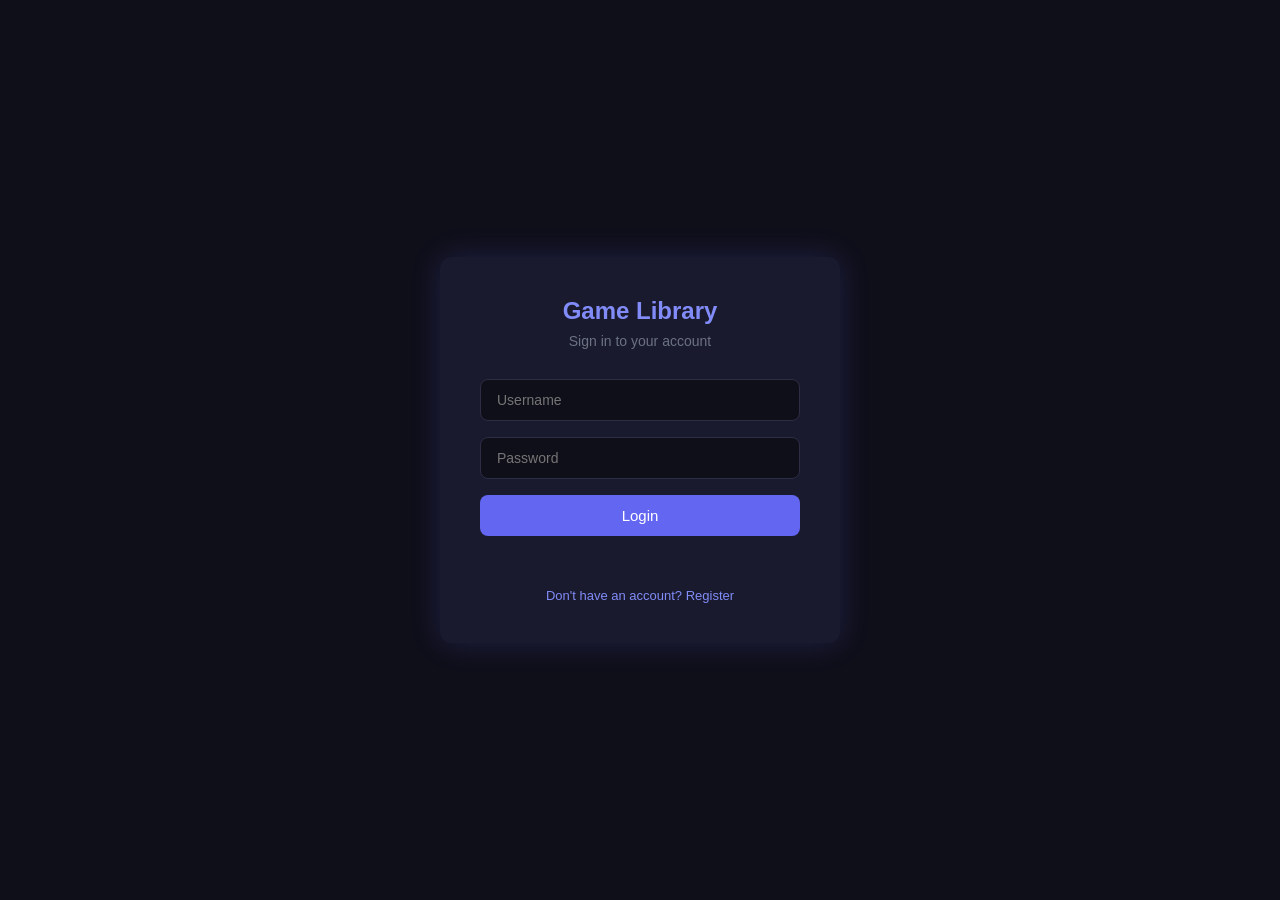
==== frontend/index.html @ e90577e6 "Add profile page with statistics" ====
<!DOCTYPE html>
<html lang="en">
<head>
    <meta charset="UTF-8">
    <meta name="viewport" content="width=device-width, initial-scale=1.0">
    <title>Game Library</title>
    <style>
        * { margin: 0; padding: 0; box-sizing: border-box; }
        
        body {
            font-family: 'Segoe UI', sans-serif;
            background: #0f0f1a;
            color: #ffffff;
            min-height: 100vh;
            display: flex;
            align-items: center;
            justify-content: center;
        }

        .card {
            background: #1a1a2e;
            padding: 40px;
            border-radius: 12px;
            width: 100%;
            max-width: 400px;
            box-shadow: 0 0 30px rgba(99, 102, 241, 0.2);
        }

        h1 {
            text-align: center;
            margin-bottom: 8px;
            font-size: 24px;
            color: #818cf8;
        }

        p.subtitle {
            text-align: center;
            color: #6b7280;
            margin-bottom: 30px;
            font-size: 14px;
        }

        input {
            width: 100%;
            padding: 12px 16px;
            margin-bottom: 16px;
            background: #0f0f1a;
            border: 1px solid #2d2d44;
            border-radius: 8px;
            color: #ffffff;
            font-size: 14px;
            outline: none;
            transition: border-color 0.2s;
        }

        input:focus { border-color: #818cf8; }

        button {
            width: 100%;
            padding: 12px;
            background: #6366f1;
            color: white;
            border: none;
            border-radius: 8px;
            font-size: 15px;
            cursor: pointer;
            transition: background 0.2s;
        }

        button:hover { background: #4f46e5; }

        .toggle {
            text-align: center;
            margin-top: 20px;
            font-size: 13px;
            color: #6b7280;
        }

        .toggle span {
            color: #818cf8;
            cursor: pointer;
        }

        .toggle span:hover { text-decoration: underline; }

        .message {
            text-align: center;
            margin-top: 12px;
            font-size: 13px;
            min-height: 20px;
        }

        .error { color: #f87171; }
        .success { color: #34d399; }
    </style>
</head>
<body>
    <div class="card">
        <h1>Game Library</h1>
        <p class="subtitle" id="formSubtitle">Sign in to your account</p>

        <input type="text" id="username" placeholder="Username" />
        <input type="email" id="email" placeholder="Email" style="display:none" />
        <input type="password" id="password" placeholder="Password" />

        <button id="submitBtn" onclick="handleSubmit()">Login</button>

        <div class="message" id="message"></div>

        <div class="toggle">
            <span id="toggleText">Don't have an account?
                <span onclick="toggleForm()">Register</span>
            </span>
        </div>
    </div>

    <script>
        let isLogin = true;

        function toggleForm() {
            isLogin = !isLogin;
            document.getElementById('email').style.display = isLogin ? 'none' : 'block';
            document.getElementById('formSubtitle').textContent = isLogin ? 'Sign in to your account' : 'Create a new account';
            document.getElementById('submitBtn').textContent = isLogin ? 'Login' : 'Register';
            document.getElementById('toggleText').innerHTML = isLogin
                ? "Don't have an account? <span onclick='toggleForm()'>Register</span>"
                : "Already have an account? <span onclick='toggleForm()'>Login</span>";
            document.getElementById('message').textContent = '';
        }

        async function handleSubmit() {
            const username = document.getElementById('username').value;
            const password = document.getElementById('password').value;
            const email = document.getElementById('email').value;
            const msg = document.getElementById('message');

            if (!username || !password) {
                msg.textContent = 'Please fill in all fields';
                msg.className = 'message error';
                return;
            }

            const url = isLogin
                ? 'http://127.0.0.1:8080/api/auth/login'
                : 'http://127.0.0.1:8080/api/auth/register';

            const body = isLogin
                ? { username, password }
                : { username, email, password };

            try {
                const response = await fetch(url, {
                    method: 'POST',
                    headers: { 'Content-Type': 'application/json' },
                    body: JSON.stringify(body)
                });

                const data = await response.json();

                if (response.ok) {
                    if (isLogin) {
                        localStorage.setItem('token', data.token);
                        msg.textContent = 'Login successful! Redirecting...';
                        msg.className = 'message success';
                        setTimeout(() => window.location.href = 'http://127.0.0.1:5500/frontend/games.html', 1000);
                    } else {
                        msg.textContent = 'Registered! You can now login.';
                        msg.className = 'message success';
                        setTimeout(() => toggleForm(), 1500);
                    }
                } else {
                    msg.textContent = 'Something went wrong. Try again.';
                    msg.className = 'message error';
                }
            } catch (e) {
                msg.textContent = 'Cannot connect to server.';
                msg.className = 'message error';
            }
        }
    </script>
</body>
</html>
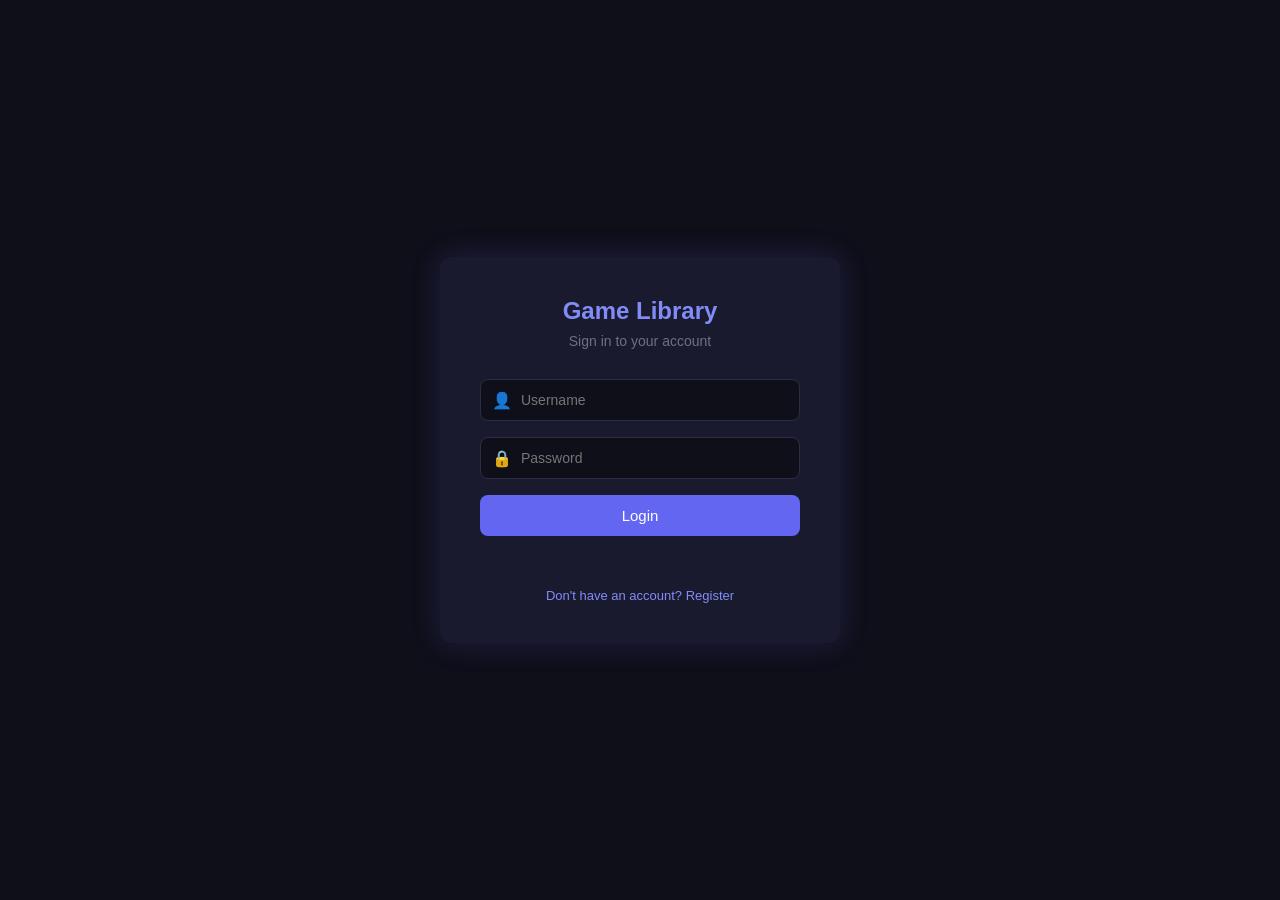
==== commit 8b1eefe8: "Improve login page, add toast for status update" ====
--- a/frontend/index.html
+++ b/frontend/index.html
@@ -1,6 +1,7 @@
 <!DOCTYPE html>
 <html lang="en">
 <head>
+    <link rel="icon" href="data:image/svg+xml,<svg xmlns='http://www.w3.org/2000/svg' viewBox='0 0 100 100'><text y='.9em' font-size='90'>🎮</text></svg>">
     <meta charset="UTF-8">
     <meta name="viewport" content="width=device-width, initial-scale=1.0">
     <title>Game Library</title>
@@ -92,16 +93,54 @@
 
         .error { color: #f87171; }
         .success { color: #34d399; }
+
+
+        @keyframes fadeIn {
+            from { opacity: 0; transform: translateY(20px); }
+            to { opacity: 1; transform: translateY(0); }
+        }
+
+        .card {
+            animation: fadeIn 0.4s ease;
+        }
+
+        .input-wrapper {
+            position: relative;
+            margin-bottom: 16px;
+        }
+
+        .input-wrapper input{
+            margin-bottom: 0;
+            padding-left: 40px;
+        }
+
+        .input-wrapper .icon {
+            position: absolute;
+            left: 12px;
+            top: 50%;
+            transform: translateY(-50%);
+            color: #6b7280;
+            font-size: 16px;
+        }
     </style>
 </head>
 <body>
+    <div id="progress-bar"></div>
     <div class="card">
         <h1>Game Library</h1>
         <p class="subtitle" id="formSubtitle">Sign in to your account</p>
-
-        <input type="text" id="username" placeholder="Username" />
-        <input type="email" id="email" placeholder="Email" style="display:none" />
-        <input type="password" id="password" placeholder="Password" />
+        <div class="input-wrapper">
+            <span class="icon">👤</span>
+            <input type="text" id="username" placeholder="Username" />
+        </div>
+        <div class="input-wrapper" id="emailWrapper" style="display: none;">
+            <span class="icon">✉️</span>
+            <input type="email" id="email" placeholder="Email" />
+        </div>
+        <div class="input-wrapper">
+            <span class="icon">🔒</span>
+            <input type="password" id="password" placeholder="Password" />
+        </div>
 
         <button id="submitBtn" onclick="handleSubmit()">Login</button>
 
@@ -119,7 +158,7 @@
 
         function toggleForm() {
             isLogin = !isLogin;
-            document.getElementById('email').style.display = isLogin ? 'none' : 'block';
+            document.getElementById('emailWrapper').style.display = isLogin ? 'none' : 'block';
             document.getElementById('formSubtitle').textContent = isLogin ? 'Sign in to your account' : 'Create a new account';
             document.getElementById('submitBtn').textContent = isLogin ? 'Login' : 'Register';
             document.getElementById('toggleText').innerHTML = isLogin
@@ -169,7 +208,8 @@
                         setTimeout(() => toggleForm(), 1500);
                     }
                 } else {
-                    msg.textContent = 'Something went wrong. Try again.';
+                    const errorMsg = data.message || Object.values(data).join(', ') || 'Something went wrong.';
+                    msg.textContent = errorMsg;
                     msg.className = 'message error';
                 }
             } catch (e) {
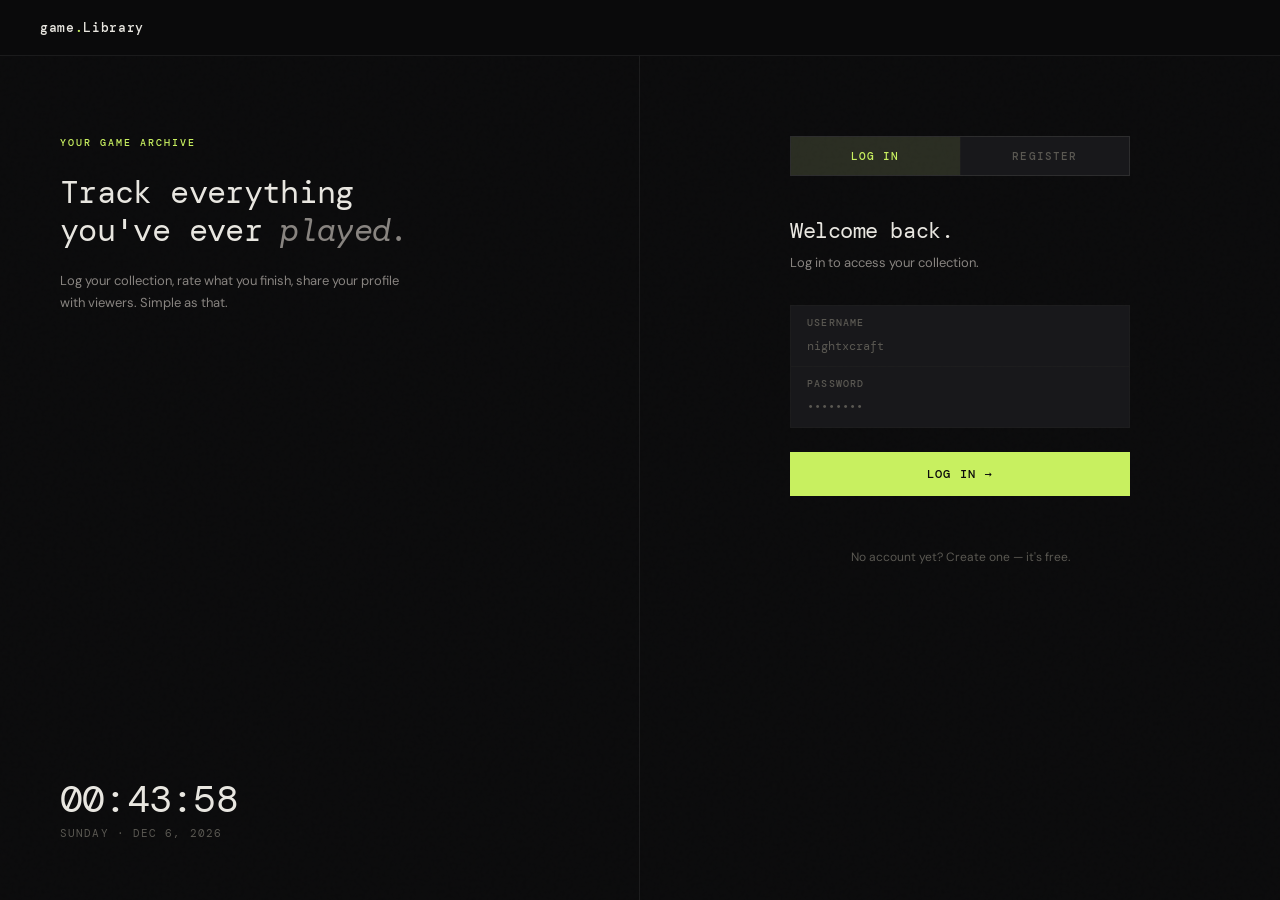
==== commit c6959e15: "redesign login/register page, add password strength indicator" ====
--- a/frontend/index.html
+++ b/frontend/index.html
@@ -5,7 +5,98 @@
     <meta charset="UTF-8">
     <meta name="viewport" content="width=device-width, initial-scale=1.0">
     <title>Game Library</title>
-    <style>
+
+    <link rel="preconnect" href="https://fonts.googleapis.com">
+    <link rel="preconnect" href="https://fonts.gstatic.com" crossorigin>
+    <link href="https://fonts.googleapis.com/css2?family=DM+Mono:ital,wght@0,400;0,500;1,400&family=DM+Sans:wght@300;400;500;700&display=swap" rel="stylesheet">
+    <link rel="stylesheet" href="./css/index.css">
+</head>
+<body>
+    
+    <nav>
+        <a class="nav-logo" href="#">game<span>.</span>Library</a>
+    </nav>
+
+    <div class="auth-layout">
+        <div class="auth-left">
+            <div class="left-grid"></div>
+            <div class="left-inner">
+                <div class="left-eyebrow">Your game archive</div>
+                <div class="left-headline">Track everything<br>you've ever <em>played.</em></div>
+                <div class="left-desc">Log your collection, rate what you finish, share your profile with viewers. Simple as that.</div>
+                <div class="clock-wrap">
+                    <div id="clock"></div>
+                    <div id="date"></div>
+                </div>
+            </div>
+        </div>
+
+        <div class="auth-right">
+            <div class="form-wrap">
+                
+                <div class="auth-tabs">
+                    <button class="auth-tab active" id="tab-login">Log in</button>
+                    <button class="auth-tab" id="tab-register">Register</button>
+                </div>
+
+                <!-- LOGIN -->
+                <div class="auth-form visible" id="form-login">
+                    <div class="form-title">Welcome back.</div>
+                    <div class="form-sub">Log in to access your collection.</div>
+                    <div class="field-group">
+                        <div class="field">
+                            <div class="field-label">Username</div>
+                            <input class="field-input" type="text" id="username" placeholder="nightxcraft" autocomplete="username">
+                        </div>
+                        <div class="field">
+                            <div class="field-label">Password</div>
+                            <input class="field-input" type="password" id="password" placeholder="••••••••" autocomplete="current-password">
+                        </div>
+                    </div>
+                    <button class="btn-submit" id="submitBtn" onclick="handleSubmit()">Log in →</button>
+                    <div class="message" id="message"></div>
+                    <div class="form-hint">No account yet? <a id="go-register">Create one — it's free.</a></div>
+                </div>
+
+                <!-- REGISTER -->
+                 <div class="auth-form" id="form-register">
+                    <div class="form-title">Create account.</div>
+                    <div class="form-sub">Your archive starts here.</div>
+                    <div class="field-group">
+                        <div class="field">
+                            <div class="field-label">Username</div>
+                            <input class="field-input" type="text" id="reg-username" placeholder="nightxcraft" autocomplete="username">
+                        </div>
+                        <div class="field">
+                            <div class="field-label">Email</div>
+                            <input class="field-input" type="email" id="email" placeholder="you@example.com" autocomplete="email">
+                        </div>
+                        <div class="field">
+                            <div class="field-label">Password</div>
+                            <input class="field-input" type="password" id="reg-password" placeholder="••••••••" autocomplete="new-password">
+                        </div>
+                    </div>
+                    <div class="strength-bar">
+                        <div class="strength-seg" id="seg1"></div>
+                        <div class="strength-seg" id="seg2"></div>
+                        <div class="strength-seg" id="seg3"></div>
+                    </div>
+                    <div class="strength-label" id="strength-label"></div>
+                    <button class="btn-submit" onclick="handleRegister()">Create account →</button>
+                    <div class="message" id="message-reg"></div>
+                    <div class="form-hint">Already have an account? <a id="go-login">Log in.</a></div>
+                 </div>
+
+            </div>
+        </div>
+    </div>
+
+    <script src="./js/index.js"></script>
+</body>
+</html>
+
+    <!--
+        <style>
         * { margin: 0; padding: 0; box-sizing: border-box; }
         
         body {
@@ -217,6 +308,13 @@
                 msg.className = 'message error';
             }
         }
+
+        document.addEventListener('keydown', function(e){
+            if (e.key === 'Enter') {
+                handleSubmit();
+            }
+        });
     </script>
 </body>
-</html>+</html>
+-->
--- a/frontend/css/index.css
+++ b/frontend/css/index.css
@@ -0,0 +1,271 @@
+*,
+*::before,
+*::after {
+    box-sizing: border-box;
+    margin: 0;
+    padding: 0;
+}
+
+:root {
+    --bg: #0b0b0c;
+    --surface: #111113;
+    --surface2: #18181b;
+    --surface3: #1e1e22;
+    --border: rgba(255, 255, 255, 0.07);
+    --border-strong: rgba(255, 255, 255, 0.14);
+    --accent: #c8f060;
+    --accent-dim: rgba(200, 240, 96, 0.08);
+    --text: #e8e6e0;
+    --text-muted: #5a5852;
+    --text-sub: #888480;
+    --error: #f06060;
+    --font-mono: 'DM Mono', monospace;
+    --font-ui: 'DM Sans', sans-serif;
+}
+
+html,
+body {
+    height: 100%;
+    background: var(--bg);
+    color: var(--text);
+    font-family: var(--font-ui);
+    font-size: 16px;
+}
+
+body::before {
+    content: '';
+    position: fixed;
+    inset: 0;
+    background-image: url("data:image/svg+xml,%3Csvg viewBox='0 0 256 256' xmlns='http://www.w3.org/2000/svg'%3E%3Cfilter id='n'%3E%3CfeTurbulence type='fractalNoise' baseFrequency='0.9' numOctaves='4' stitchTiles='stitch'/%3E%3C/filter%3E%3Crect width='100%25' height='100%25' filter='url(%23n)' opacity='0.04'/%3E%3C/svg%3E");
+    opacity: 0.4;
+    pointer-events: none;
+    z-index: 0;
+}
+
+nav {
+    position: fixed;
+    top: 0;
+    left: 0;
+    right: 0;
+    z-index: 100;
+    display: flex;
+    align-items: center;
+    padding: 0 40px;
+    height: 56px;
+    border-bottom: 1px solid var(--border);
+    background: rgba(11, 11, 12, 0.9);
+    backdrop-filter: blur(12px);
+}
+
+.nav-logo {
+    font-family: var(--font-mono);
+    font-weight: 500;
+    font-size: 13px;
+    letter-spacing: 0.05em;
+    color: var(--text);
+    text-decoration: none;
+}
+
+.nav-logo span {
+    color: var(--accent);
+}
+
+.auth-layout {
+    position: relative;
+    z-index: 1;
+    min-height: 100vh;
+    display: grid;
+    grid-template-columns: 1fr 1fr;
+}
+
+.auth-left {
+    border-right: 1px solid var(--border);
+    padding-top: 56px;
+    display: flex; flex-direction: column;
+    position: relative; overflow: hidden;
+}
+
+.auth-grid {
+    position: absolute; inset: 0;
+    background-image: 
+        repeating-linear-gradient(0deg, transparent, transparent 79px, rgba(255,255,255,0.02) 79px, rgba(255,255,255,0.02) 80px),
+        repeating-linear-gradient(90deg, transparent, transparent 79px, rgba(255,255,255,0.02) 79px, rgba(255,255,255,0.02) 80px);
+    pointer-events: none;
+}
+
+.left-inner {
+    flex: 1; display: flex; flex-direction: column;
+    justify-content: flex-start;
+    padding: 80px 60px 60px;
+}
+
+.left-eyebrow {
+    font-family: var(--font-mono); font-size: 10px; font-weight: 500;
+    letter-spacing: 0.2em; text-transform: uppercase;
+    color: var(--accent); margin-bottom: 24px;
+}
+
+.left-headline {
+    font-family: var(--font-mono); font-size: 32px; font-weight: 400;
+    line-height: 1.2; color: var(--text); letter-spacing: -0.02em; margin-bottom: 20px;
+}
+
+.left-headline em {
+    font-style: italic; color: var(--text-sub);
+}
+
+.left-desc {
+    font-size: 13px; color: var(--text-sub); line-height: 1.7;
+    max-width: 340px; margin-bottom: 48px;
+}
+
+.clock-wrap {
+    margin-top: auto; padding-top: 60px;
+}
+
+#clock {
+    font-family: var(--font-mono); font-size: 38px; font-weight: 400;
+    color: var(--text); letter-spacing: -0.02em; line-height: 1;
+}
+
+#date {
+    font-family: var(--font-mono); font-size: 11px; color: var(--text-muted);
+    letter-spacing: 0.1em; text-transform: uppercase; margin-top: 8px;
+}
+
+.auth-right {
+    padding-top: 56px; display: flex; flex-direction: column;
+}
+
+.form-wrap {
+    flex: 1; display: flex; flex-direction: column;
+    justify-content: flex-start; padding: 80px 80px 60px;
+    max-width: 500px;
+    margin: 0 auto;
+    width: 100%;
+}
+
+.auth-tabs {
+    display: flex; gap: 1px; background: var(--border);
+    margin-bottom: 40px; border: 1px solid var(--border);
+}
+
+.auth-tab {
+    flex: 1; font-family: var(--font-mono); font-size: 11px; font-weight: 500;
+    letter-spacing: 0.1em; text-transform: uppercase;
+    background: var(--surface2); color: var(--text-muted);
+    border: none; padding: 12px; cursor: pointer;
+    transition: color 0.15s, background 0.15s;
+}
+
+.auth-tab:hover {
+    color: var(--text);
+}
+.auth-tab.active {
+    background: var(--accent-dim); color: var(--accent);
+}
+
+.auth-form {
+    display: none; flex-direction: column;
+}
+.auth-form.visible {
+    display: flex; animation: fadeUp 0.25s ease both;
+}
+
+.form-title {
+    font-family: var(--font-mono); font-size: 22px; font-weight: 400;
+    color: var(--text); letter-spacing: -0.02em; margin-bottom: 8px;
+}
+
+.form-sub {
+    font-size: 13px; color: var(--text-sub); margin-bottom: 32px; line-height: 1.5;
+}
+
+.field-group {
+    border: 1px solid var(--border); margin-bottom: 20px;
+    transition: border-color 0.15s;
+}
+
+.field-group:focus-within {
+    border-color: rgba(200, 240, 96, 0.25);
+}
+.field {
+    display: flex; 
+    flex-direction: column;
+}
+.field + .field {
+    border-top: 1px solid var(--border);
+}
+.field-label {
+    font-family: var(--font-mono); font-size: 10px; font-weight: 500;
+    letter-spacing: 0.12em; text-transform: uppercase;
+    color: var(--text-muted); padding: 10px 16px 0;
+    background: var(--surface2);
+    transition: color 0.15s;
+}
+
+.field-group:focus-within .field-label { color: var(--text-sub);}
+.field-input {
+    font-family: var(--font-mono); font-size: 13px;
+    background: var(--surface2); border: none;
+    color: var(--text); padding: 8px 16px 12px;
+    outline: none; width: 100%;
+    transition: background 0.15s;
+}
+.field-input::placeholder {color: var(--text-muted); font-size: 12px;}
+.field-input:focus {background: var(--surface3);}
+
+.btn-submit {
+    font-family: var(--font-mono); font-size: 12px; font-weight: 500;
+    letter-spacing: 0.1em; text-transform: uppercase;
+    background:var(--accent); color: #0b0b0c;
+    border: none; padding: 14px 24px; cursor: pointer;
+    width: 100%; transition: opacity 0.15s; margin-top: 4px;
+}
+
+.btn-submit:hover {opacity: 0.85;}
+
+.form-hint {
+    font-size: 12px; color: var(--text-muted);
+    text-align: center; margin-top: 20px; line-height: 1.5;
+}
+.form-hint a:hover {color: var(--accent);}
+
+
+
+.message {
+    font-family: var(--font-mono); font-size: 11px;
+    letter-spacing: 0.05em; margin-top: 14px;
+    min-height: 18px; text-align: center;
+}
+.error {color: var(--error);}
+.success {color: var(--accent);}
+
+/* Password strength */
+.strength-bar {display: flex; gap: 3px; margin-top: 8px;}
+.strength-seg {flex: 1; height: 2px; background: var(--border-strong); transition: background 0.3s;}
+.strength-seg.weak {background: var(--error);}
+.strength-seg.medium {background: #d4a853;}
+.strength-seg.strong {background: var(--accent);}
+.strength-label {
+    font-family: var(--font-mono); font-size: 10px;
+    color: var(--text-muted); margin-top: 5px; letter-spacing: 0.05em;
+    margin-bottom: 20px;
+}
+
+@keyframes fadeUp {
+    from { opacity: 0; transform: translateY(8px);}
+    to { opacity: 1; transform: translateY(0);}
+}
+
+@media (max-width: 768px) {
+    nav {padding: 0 20px;}
+
+    .auth-layout {grid-template-columns: 1fr;}
+    .auth-left {display: none;}
+    .form-wrap {
+        padding: 40px 32px;
+        justify-content: center;}
+
+
+}
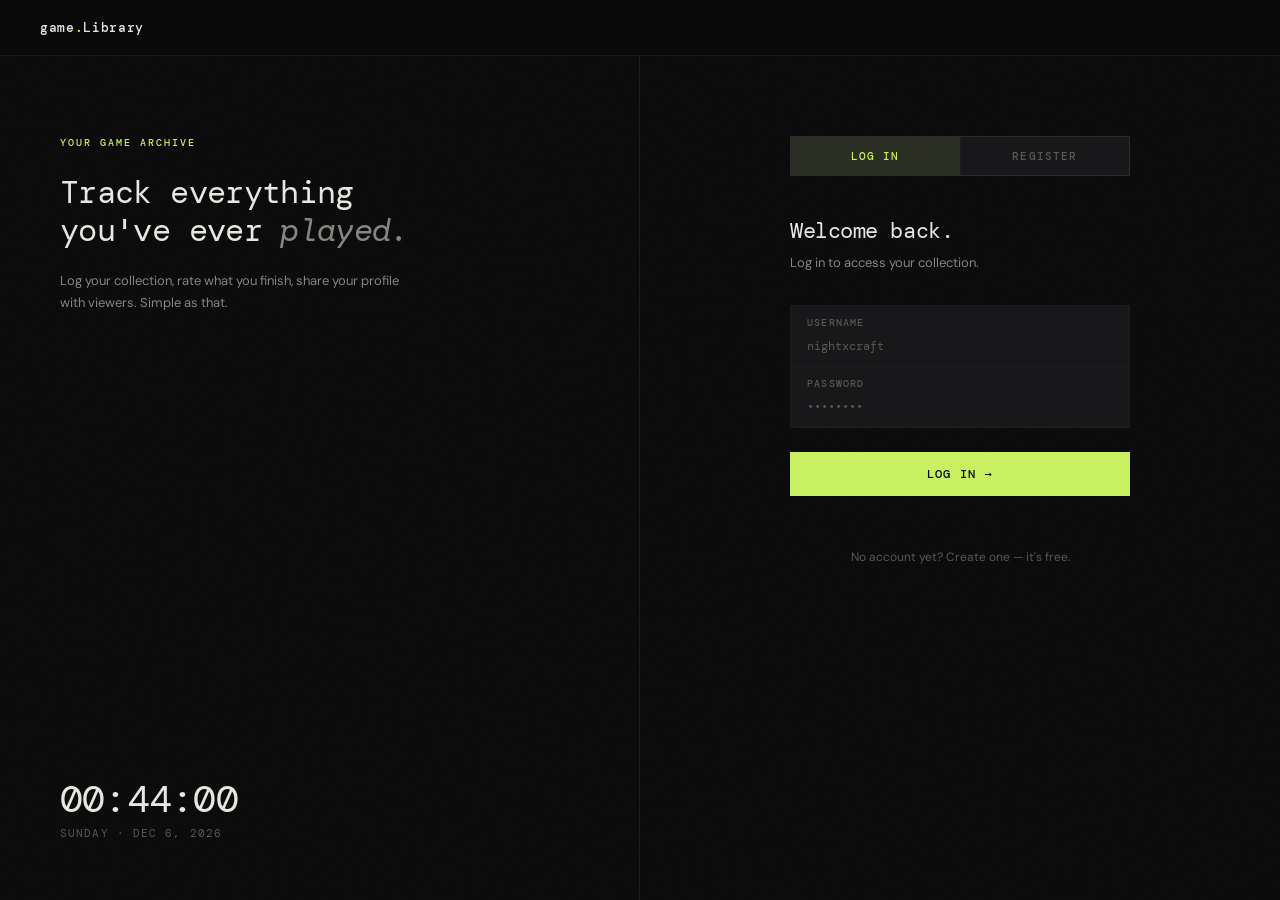
==== commit 1e721667: "refactor: clean up frontend HTML and CSS" ====
--- a/frontend/index.html
+++ b/frontend/index.html
@@ -1,7 +1,7 @@
 <!DOCTYPE html>
 <html lang="en">
 <head>
-    <link rel="icon" href="data:image/svg+xml,<svg xmlns='http://www.w3.org/2000/svg' viewBox='0 0 100 100'><text y='.9em' font-size='90'>🎮</text></svg>">
+    <link rel="icon" href="data:image/svg+xml,<svg xmlns='http://www.w3.org/2000/svg' viewBox='0 0 100 100'><text y='.9em' font-size='90'>➜]</text></svg>">
     <meta charset="UTF-8">
     <meta name="viewport" content="width=device-width, initial-scale=1.0">
     <title>Game Library</title>
@@ -93,228 +93,4 @@
 
     <script src="./js/index.js"></script>
 </body>
-</html>
-
-    <!--
-        <style>
-        * { margin: 0; padding: 0; box-sizing: border-box; }
-        
-        body {
-            font-family: 'Segoe UI', sans-serif;
-            background: #0f0f1a;
-            color: #ffffff;
-            min-height: 100vh;
-            display: flex;
-            align-items: center;
-            justify-content: center;
-        }
-
-        .card {
-            background: #1a1a2e;
-            padding: 40px;
-            border-radius: 12px;
-            width: 100%;
-            max-width: 400px;
-            box-shadow: 0 0 30px rgba(99, 102, 241, 0.2);
-        }
-
-        h1 {
-            text-align: center;
-            margin-bottom: 8px;
-            font-size: 24px;
-            color: #818cf8;
-        }
-
-        p.subtitle {
-            text-align: center;
-            color: #6b7280;
-            margin-bottom: 30px;
-            font-size: 14px;
-        }
-
-        input {
-            width: 100%;
-            padding: 12px 16px;
-            margin-bottom: 16px;
-            background: #0f0f1a;
-            border: 1px solid #2d2d44;
-            border-radius: 8px;
-            color: #ffffff;
-            font-size: 14px;
-            outline: none;
-            transition: border-color 0.2s;
-        }
-
-        input:focus { border-color: #818cf8; }
-
-        button {
-            width: 100%;
-            padding: 12px;
-            background: #6366f1;
-            color: white;
-            border: none;
-            border-radius: 8px;
-            font-size: 15px;
-            cursor: pointer;
-            transition: background 0.2s;
-        }
-
-        button:hover { background: #4f46e5; }
-
-        .toggle {
-            text-align: center;
-            margin-top: 20px;
-            font-size: 13px;
-            color: #6b7280;
-        }
-
-        .toggle span {
-            color: #818cf8;
-            cursor: pointer;
-        }
-
-        .toggle span:hover { text-decoration: underline; }
-
-        .message {
-            text-align: center;
-            margin-top: 12px;
-            font-size: 13px;
-            min-height: 20px;
-        }
-
-        .error { color: #f87171; }
-        .success { color: #34d399; }
-
-
-        @keyframes fadeIn {
-            from { opacity: 0; transform: translateY(20px); }
-            to { opacity: 1; transform: translateY(0); }
-        }
-
-        .card {
-            animation: fadeIn 0.4s ease;
-        }
-
-        .input-wrapper {
-            position: relative;
-            margin-bottom: 16px;
-        }
-
-        .input-wrapper input{
-            margin-bottom: 0;
-            padding-left: 40px;
-        }
-
-        .input-wrapper .icon {
-            position: absolute;
-            left: 12px;
-            top: 50%;
-            transform: translateY(-50%);
-            color: #6b7280;
-            font-size: 16px;
-        }
-    </style>
-</head>
-<body>
-    <div id="progress-bar"></div>
-    <div class="card">
-        <h1>Game Library</h1>
-        <p class="subtitle" id="formSubtitle">Sign in to your account</p>
-        <div class="input-wrapper">
-            <span class="icon">👤</span>
-            <input type="text" id="username" placeholder="Username" />
-        </div>
-        <div class="input-wrapper" id="emailWrapper" style="display: none;">
-            <span class="icon">✉️</span>
-            <input type="email" id="email" placeholder="Email" />
-        </div>
-        <div class="input-wrapper">
-            <span class="icon">🔒</span>
-            <input type="password" id="password" placeholder="Password" />
-        </div>
-
-        <button id="submitBtn" onclick="handleSubmit()">Login</button>
-
-        <div class="message" id="message"></div>
-
-        <div class="toggle">
-            <span id="toggleText">Don't have an account?
-                <span onclick="toggleForm()">Register</span>
-            </span>
-        </div>
-    </div>
-
-    <script>
-        let isLogin = true;
-
-        function toggleForm() {
-            isLogin = !isLogin;
-            document.getElementById('emailWrapper').style.display = isLogin ? 'none' : 'block';
-            document.getElementById('formSubtitle').textContent = isLogin ? 'Sign in to your account' : 'Create a new account';
-            document.getElementById('submitBtn').textContent = isLogin ? 'Login' : 'Register';
-            document.getElementById('toggleText').innerHTML = isLogin
-                ? "Don't have an account? <span onclick='toggleForm()'>Register</span>"
-                : "Already have an account? <span onclick='toggleForm()'>Login</span>";
-            document.getElementById('message').textContent = '';
-        }
-
-        async function handleSubmit() {
-            const username = document.getElementById('username').value;
-            const password = document.getElementById('password').value;
-            const email = document.getElementById('email').value;
-            const msg = document.getElementById('message');
-
-            if (!username || !password) {
-                msg.textContent = 'Please fill in all fields';
-                msg.className = 'message error';
-                return;
-            }
-
-            const url = isLogin
-                ? 'http://127.0.0.1:8080/api/auth/login'
-                : 'http://127.0.0.1:8080/api/auth/register';
-
-            const body = isLogin
-                ? { username, password }
-                : { username, email, password };
-
-            try {
-                const response = await fetch(url, {
-                    method: 'POST',
-                    headers: { 'Content-Type': 'application/json' },
-                    body: JSON.stringify(body)
-                });
-
-                const data = await response.json();
-
-                if (response.ok) {
-                    if (isLogin) {
-                        localStorage.setItem('token', data.token);
-                        msg.textContent = 'Login successful! Redirecting...';
-                        msg.className = 'message success';
-                        setTimeout(() => window.location.href = 'http://127.0.0.1:5500/frontend/games.html', 1000);
-                    } else {
-                        msg.textContent = 'Registered! You can now login.';
-                        msg.className = 'message success';
-                        setTimeout(() => toggleForm(), 1500);
-                    }
-                } else {
-                    const errorMsg = data.message || Object.values(data).join(', ') || 'Something went wrong.';
-                    msg.textContent = errorMsg;
-                    msg.className = 'message error';
-                }
-            } catch (e) {
-                msg.textContent = 'Cannot connect to server.';
-                msg.className = 'message error';
-            }
-        }
-
-        document.addEventListener('keydown', function(e){
-            if (e.key === 'Enter') {
-                handleSubmit();
-            }
-        });
-    </script>
-</body>
-</html>
--->+</html>
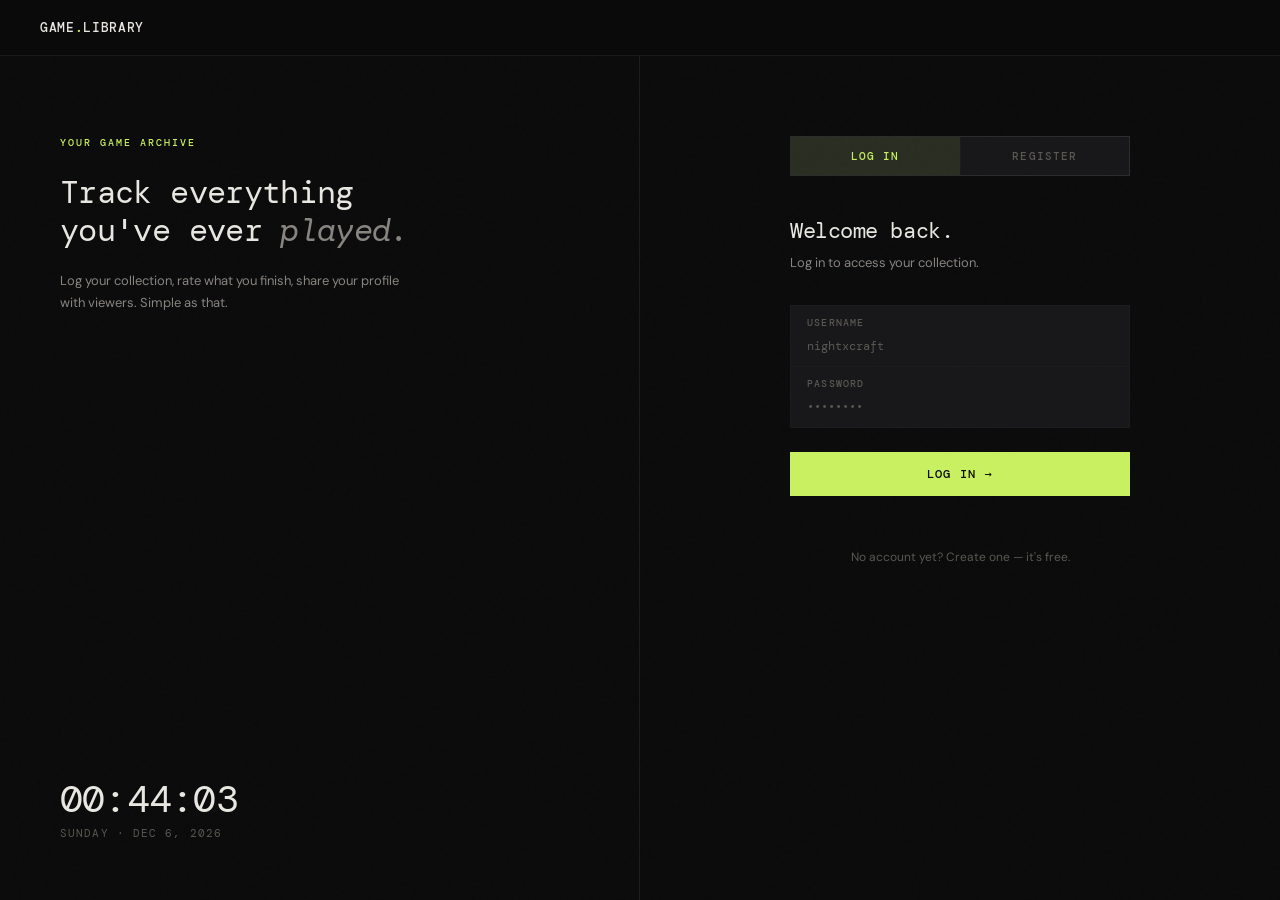
==== commit ea2ec34c: "fix: empty state styling, filter active button, scrollbar style, year field mobile" ====
--- a/frontend/index.html
+++ b/frontend/index.html
@@ -10,6 +10,7 @@
     <link rel="preconnect" href="https://fonts.gstatic.com" crossorigin>
     <link href="https://fonts.googleapis.com/css2?family=DM+Mono:ital,wght@0,400;0,500;1,400&family=DM+Sans:wght@300;400;500;700&display=swap" rel="stylesheet">
     <link rel="stylesheet" href="./css/index.css">
+    <link rel="stylesheet" href="css/main.css">
 </head>
 <body>
     
--- a/frontend/css/main.css
+++ b/frontend/css/main.css
@@ -0,0 +1,244 @@
+*, *::before, *::after { box-sizing: border-box; margin: 0; padding: 0; }
+
+:root {
+    --bg: #0b0b0c;
+    --surface: #111113;
+    --surface2: #18181b;
+    --surface3: #1e1e22;
+    --border: rgba(255,255,255,0.07);
+    --border-strong: rgba(255,255,255,0.14);
+    --accent: #c8f060;
+    --accent-dim: rgba(200,240,96,0.08);
+    --text: #e8e6e0;
+    --text-muted: #5a5852;
+    --text-sub: #888480;
+    --error: #f06060;
+    --font-mono: 'DM Mono', monospace;
+    --font-ui: 'DM Sans', sans-serif;
+}
+
+body {
+    font-family: var(--font-ui);
+    background: var(--bg);
+    color: var(--text);
+    min-height: 100vh;
+    animation: fadeIn 0.3s ease;
+}
+
+@keyframes fadeIn {
+    from { opacity: 0; }
+    to { opacity: 1; }
+}
+
+body::before {
+    content: '';
+    position: fixed; inset: 0;
+    background-image: url("data:image/svg+xml,%3Csvg viewBox='0 0 256 256' xmlns='http://www.w3.org/2000/svg'%3E%3Cfilter id='n'%3E%3CfeTurbulence type='fractalNoise' baseFrequency='0.9' numOctaves='4' stitchTiles='stitch'/%3E%3C/filter%3E%3Crect width='100%25' height='100%25' filter='url(%23n)' opacity='0.04'/%3E%3C/svg%3E");
+    opacity: 0.4; pointer-events: none; z-index: 0;
+}
+
+/* NAV */
+nav {
+    position: fixed; top: 0; left: 0; right: 0; z-index: 100;
+    display: flex; align-items: center; justify-content: space-between;
+    padding: 0 40px; height: 56px;
+    border-bottom: 1px solid var(--border);
+    background: rgba(11, 11, 12, 0.9);
+    backdrop-filter: blur(12px);
+}
+
+.nav-logo {
+    font-family: var(--font-mono); font-weight: 500; font-size: 13px;
+    letter-spacing: 0.05em; color: var(--text); text-decoration: none;
+}
+.nav-logo span { color: var(--accent); }
+
+.nav-links { display: flex; gap: 32px; }
+.nav-links a, nav a {
+    font-size: 11px; font-weight: 500;
+    letter-spacing: 0.1em; text-transform: uppercase;
+    color: var(--text-muted); text-decoration: none;
+    transition: color 0.2s;
+}
+.nav-links a:hover, nav a:hover { color: var(--text); }
+.nav-links a.active { color: var(--accent); }
+
+.nav-right { display: flex; align-items: center; gap: 10px; }
+
+nav button {
+    font-family: var(--font-mono);
+    font-size: 11px; font-weight: 500;
+    letter-spacing: 0.05em;
+    padding: 6px 14px;
+    border: 1px solid var(--border-strong);
+    background: transparent;
+    color: var(--text-sub);
+    cursor: pointer;
+    border-radius: 0;
+    transition: color 0.2s, border-color 0.2s;
+    width: auto;
+}
+nav button:hover { color: var(--text); border-color: rgba(255, 255, 255, 0.25); }
+
+/* PAGE CONTAINER */
+.container {
+    position: relative; z-index: 1;
+    max-width: 1200px;
+    margin: 0 auto;
+    padding: 88px 40px 80px;
+}
+
+/* STATUS BADGES */
+.status-badge {
+    font-family: var(--font-mono);
+    font-size: 9px; font-weight: 500;
+    letter-spacing: 0.1em; text-transform: uppercase;
+    padding: 3px 8px; border: 1px solid;
+    display: inline-block;
+}
+.PLANNED { color: var(--text-sub); border-color: var(--border-strong); }
+.PLAYING { color: #60b8f0; border-color: rgba(96, 184, 240, 0.3); }
+.COMPLETED { color: var(--accent); border-color: rgba(200, 240, 96, 0.3); }
+.DROPPED { color: #f06060; border-color: rgba(240, 96, 96, 0.3); }
+
+/* PROGRESS BAR */
+#progress-bar {
+    position: fixed; top: 0; left: 0;
+    height: 3px; width: 0%;
+    background: var(--accent);
+    z-index: 9999;
+    transition: width 0.4s ease, opacity 0.4s ease;
+    opacity: 1;
+}
+
+/* TOAST */
+.toast {
+    position: fixed; bottom: 32px; left: 50%;
+    transform: translateX(-50%) translateY(100px);
+    background: var(--surface);
+    border: 1px solid var(--border-strong);
+    color: var(--text);
+    padding: 12px 24px;
+    font-family: var(--font-mono); font-size: 12px;
+    letter-spacing: 0.05em;
+    z-index: 9999; transition: transform 0.3s ease;
+    min-width: 200px; text-align: center;
+}
+.toast.show { transform: translateX(-50%) translateY(0); }
+.toast.success { border-color: rgba(200, 240, 96, 0.3); color: var(--accent); }
+.toast.error { border-color: rgba(240, 96, 96, 0.3); color: #f06060; }
+
+/* SKELETON */
+.skeleton {
+    background: var(--surface);
+    border: 1px solid var(--border);
+    overflow: hidden;
+}
+.skeleton-img {
+    width: 100%; height: 160px;
+    background: linear-gradient(90deg, var(--surface2) 25%, var(--surface3) 50%, var(--surface2) 75%);
+    background-size: 200% 100%;
+    animation: shimmer 1.5s infinite;
+}
+.skeleton-line {
+    height: 12px;
+    background: linear-gradient(90deg, var(--surface2) 25%, var(--surface3) 50%, var(--surface2) 75%);
+    background-size: 200% 100%;
+    animation: shimmer 1.5s infinite;
+    margin-bottom: 8px;
+}
+@keyframes shimmer {
+    0% { background-position: 200% 0; }
+    100% { background-position: -200% 0; }
+}
+
+/* EMPTY STATE */
+.empty {
+    text-align: center; color: var(--text-muted);
+    padding: 80px 0; font-size: 13px;
+    font-family: var(--font-mono); letter-spacing: 0.05em;
+}
+
+/* CONFIRM DIALOG */
+#confirm-dialog {
+    display: none; position: fixed; inset: 0;
+    background: rgba(0, 0, 0, 0.6); z-index: 9999;
+    align-items: center; justify-content: center;
+    opacity: 0; /* ← было 1, должно быть 0 */
+    transition: opacity 0.2s ease;
+}
+#confirm-dialog.visible {
+    opacity: 1;
+}
+.confirm-box {
+    background: var(--surface);
+    border: 1px solid var(--border-strong);
+    padding: 32px; min-width: 320px; text-align: center;
+}
+.confirm-box p {
+    font-size: 14px; color: var(--text); margin-bottom: 24px; line-height: 1.5;
+}
+.confirm-actions { display: flex; gap: 1px; background: var(--border); }
+.btn-confirm-yes {
+    flex: 1; padding: 12px;
+    background: rgba(240, 96, 96, 0.1); color: #f06060;
+    border: none; cursor: pointer; font-family: var(--font-mono);
+    font-size: 11px; letter-spacing: 0.08em; text-transform: uppercase;
+    transition: background 0.15s;
+}
+.btn-confirm-yes:hover { background: rgba(240, 96, 96, 0.2); }
+.btn-confirm-no {
+    flex: 1; padding: 12px;
+    background: var(--surface2); color: var(--text-sub);
+    border: none; cursor: pointer; font-family: var(--font-mono);
+    font-size: 11px; letter-spacing: 0.08em; text-transform: uppercase;
+    transition: background 0.15s;
+}
+.btn-confirm-no:hover { background: var(--surface3); color: var(--text); }
+
+/* BACK TO TOP */
+#back-to-top {
+    display: none; position: fixed;
+    bottom: 32px; right: 32px;
+    background: var(--surface);
+    border: 1px solid var(--border-strong);
+    color: var(--text-sub);
+    width: 40px; height: 40px;
+    font-size: 16px; cursor: pointer;
+    z-index: 999;
+    transition: color 0.2s, border-color 0.2s;
+}
+#back-to-top:hover { color: var(--accent); border-color: rgba(200, 240, 96, 0.3); }
+
+/* OVERLAY */
+#overlay {
+    display: none; position: fixed; inset: 0;
+    background: rgba(0, 0, 0, 0.5); z-index: 99;
+}
+
+/* RESPONSIVE */
+@media (max-width: 768px) {
+    nav { padding: 0 20px; }
+    .container { padding: 76px 16px 60px; }
+}
+@media (max-width: 600px) {
+    .filter-buttons-desktop { display: none !important; }
+    .filter-buttons-mobile { display: block !important; }
+}
+@media (min-width: 601px) {
+    .filter-buttons-mobile { display: none !important; }
+}
+
+
+::-webkit-scrollbar {
+    width: 4px;
+}
+::-webkit-scrollbar-track {
+    background: var(--bg);
+}
+::-webkit-scrollbar-thumb {
+    background: var(--border-strong);
+}
+::-webkit-scrollbar-thumb:hover {
+    background: var(--text-muted);
+}
